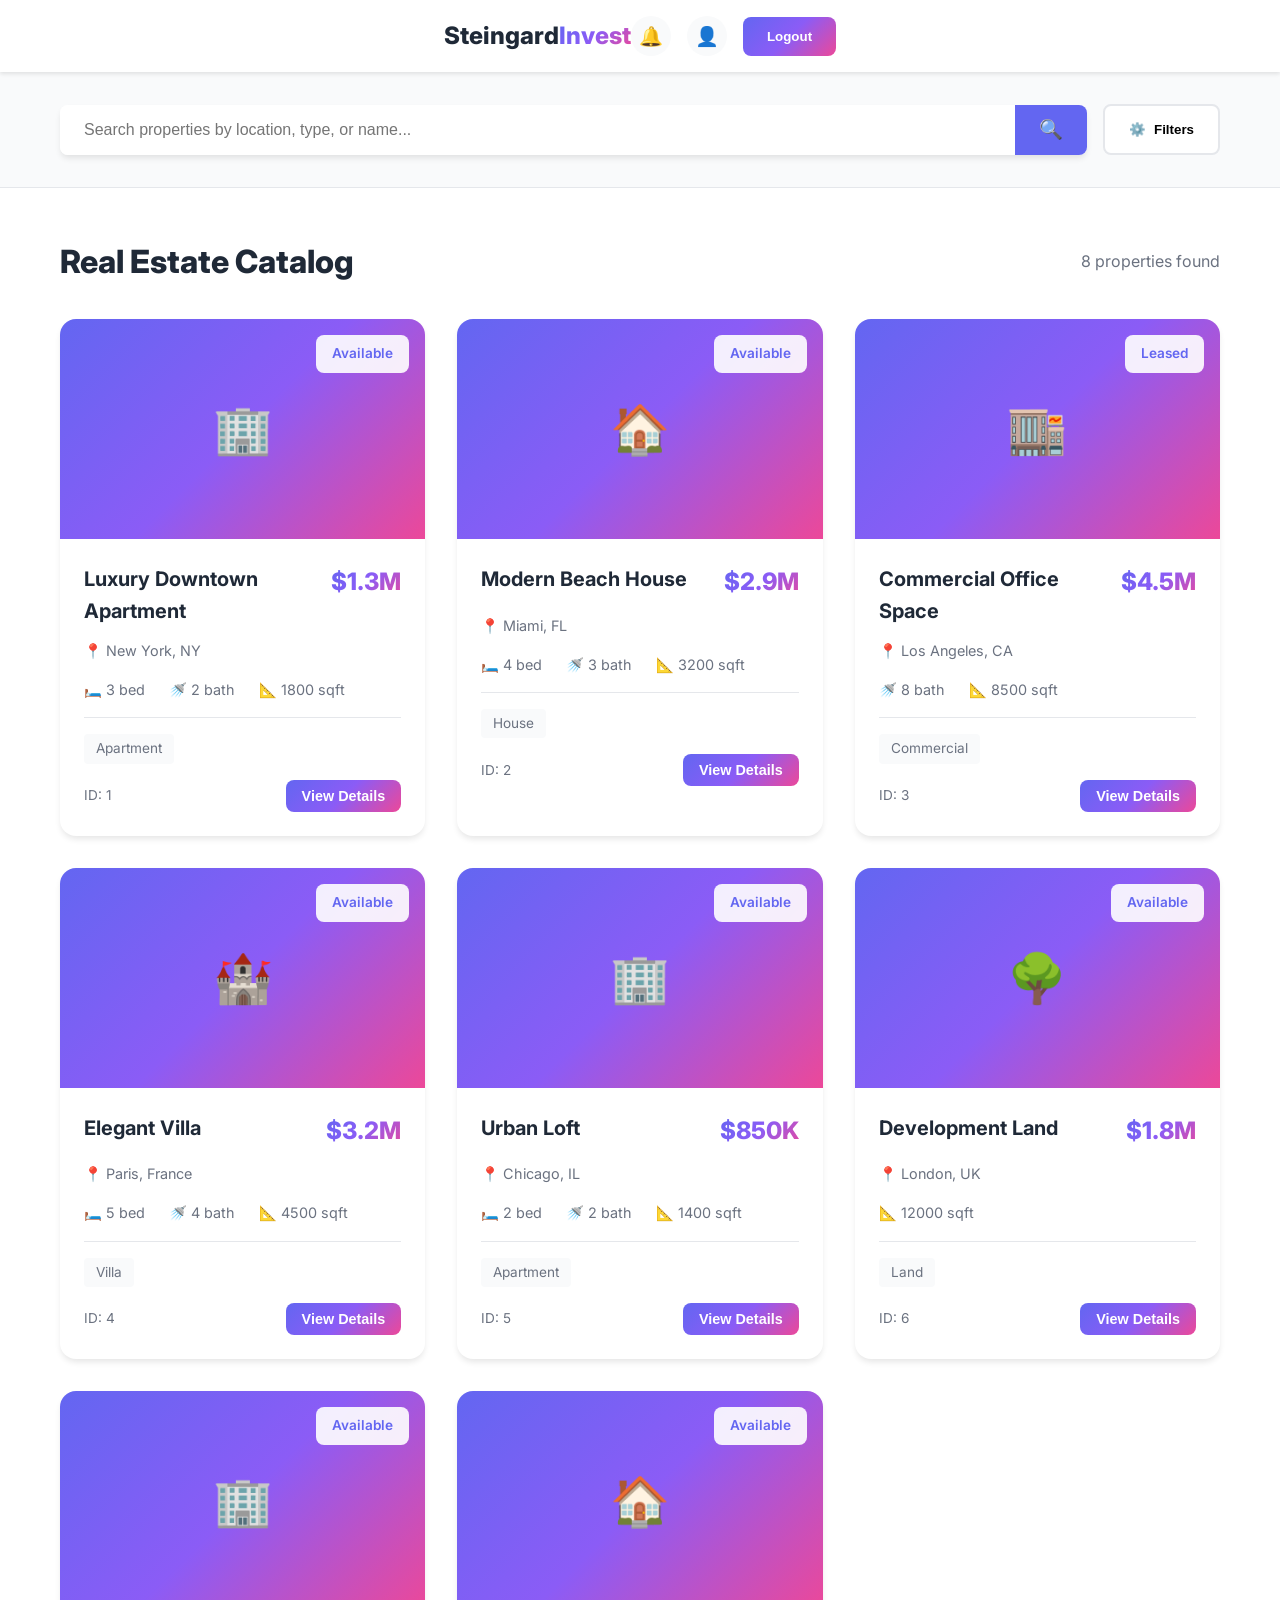
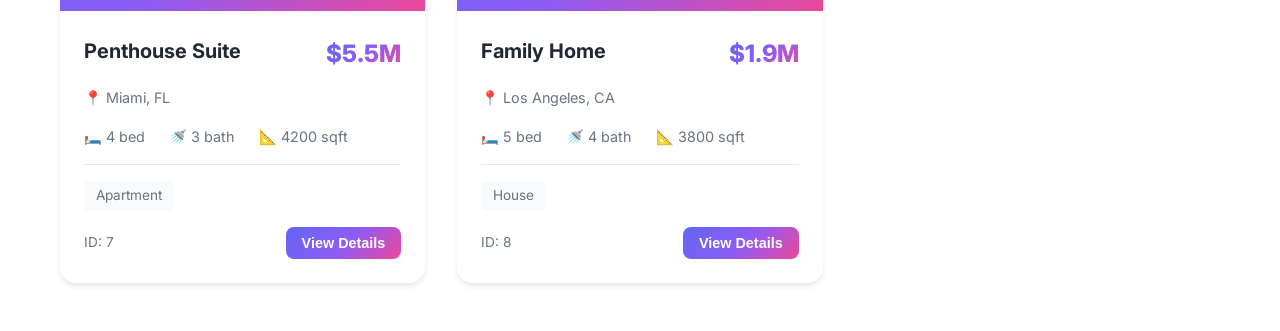
==== steingardinvest/wwwroot/dashboard.html @ b713f498 "dash" ====
<!DOCTYPE html>
<html lang="en">
<head>
    <meta charset="UTF-8">
    <meta name="viewport" content="width=device-width, initial-scale=1.0">
    <title>Dashboard - Steingard Invest</title>
    <link rel="stylesheet" href="css/style.css">
    <link rel="stylesheet" href="css/dashboard.css">
    <link rel="preconnect" href="https://fonts.googleapis.com">
    <link rel="preconnect" href="https://fonts.gstatic.com" crossorigin>
    <link href="https://fonts.googleapis.com/css2?family=Inter:wght@300;400;500;600;700;800&display=swap" rel="stylesheet">
</head>
<body>
    <!-- Dashboard Header -->
    <header class="dashboard-header">
        <div class="container">
            <div class="header-content">
                <div class="logo">
                    <span class="logo-text">Steingard<span class="logo-accent">Invest</span></span>
                </div>
                <div class="header-actions">
                    <button class="btn-icon" title="Notifications">
                        <span>🔔</span>
                    </button>
                    <button class="btn-icon" title="Profile">
                        <span>👤</span>
                    </button>
                    <button class="btn-logout" onclick="logout()">Logout</button>
                </div>
            </div>
        </div>
    </header>

    <!-- Search and Filters Section -->
    <section class="search-section">
        <div class="container">
            <div class="search-container">
                <div class="search-bar">
                    <input type="text" id="searchInput" placeholder="Search properties by location, type, or name..." class="search-input">
                    <button class="search-btn" onclick="performSearch()">🔍</button>
                </div>
                <button class="btn-filter-toggle" onclick="toggleFilters()">
                    <span>⚙️</span> Filters
                </button>
            </div>
            
            <!-- Filters Panel -->
            <div id="filtersPanel" class="filters-panel">
                <div class="filters-grid">
                    <div class="filter-group">
                        <label>Property Type</label>
                        <select id="filterType" class="filter-select">
                            <option value="">All Types</option>
                            <option value="apartment">Apartment</option>
                            <option value="house">House</option>
                            <option value="commercial">Commercial</option>
                            <option value="land">Land</option>
                            <option value="villa">Villa</option>
                        </select>
                    </div>
                    <div class="filter-group">
                        <label>Location</label>
                        <select id="filterLocation" class="filter-select">
                            <option value="">All Locations</option>
                            <option value="new-york">New York</option>
                            <option value="los-angeles">Los Angeles</option>
                            <option value="miami">Miami</option>
                            <option value="chicago">Chicago</option>
                            <option value="london">London</option>
                            <option value="paris">Paris</option>
                        </select>
                    </div>
                    <div class="filter-group">
                        <label>Price Range</label>
                        <div class="price-range">
                            <input type="number" id="priceMin" placeholder="Min" class="price-input">
                            <span>-</span>
                            <input type="number" id="priceMax" placeholder="Max" class="price-input">
                        </div>
                    </div>
                    <div class="filter-group">
                        <label>Bedrooms</label>
                        <select id="filterBedrooms" class="filter-select">
                            <option value="">Any</option>
                            <option value="1">1+</option>
                            <option value="2">2+</option>
                            <option value="3">3+</option>
                            <option value="4">4+</option>
                            <option value="5">5+</option>
                        </select>
                    </div>
                    <div class="filter-group">
                        <label>Sort By</label>
                        <select id="sortBy" class="filter-select">
                            <option value="price-asc">Price: Low to High</option>
                            <option value="price-desc">Price: High to Low</option>
                            <option value="newest">Newest First</option>
                            <option value="oldest">Oldest First</option>
                        </select>
                    </div>
                    <div class="filter-actions">
                        <button class="btn btn-primary" onclick="applyFilters()">Apply Filters</button>
                        <button class="btn btn-secondary" onclick="clearFilters()">Clear</button>
                    </div>
                </div>
            </div>
        </div>
    </section>

    <!-- Properties Catalog -->
    <main class="dashboard-main">
        <div class="container">
            <div class="catalog-header">
                <h1>Real Estate Catalog</h1>
                <div class="results-info">
                    <span id="resultsCount">0</span> properties found
                </div>
            </div>
            
            <div id="propertiesGrid" class="properties-grid">
                <!-- Properties will be loaded here -->
            </div>
        </div>
    </main>

    <!-- Property Detail Modal -->
    <div id="propertyModal" class="modal">
        <div class="modal-content modal-large">
            <span class="close" onclick="closePropertyModal()">&times;</span>
            <div id="propertyDetails" class="property-details">
                <!-- Property details will be loaded here -->
            </div>
        </div>
    </div>

    <script src="js/dashboard.js"></script>
</body>
</html>
---- steingardinvest/wwwroot/css/style.css ----
* {
    margin: 0;
    padding: 0;
    box-sizing: border-box;
}

:root {
    --primary-color: #6366f1;
    --primary-dark: #4f46e5;
    --secondary-color: #8b5cf6;
    --accent-color: #ec4899;
    --text-primary: #1f2937;
    --text-secondary: #6b7280;
    --bg-light: #f9fafb;
    --bg-white: #ffffff;
    --border-color: #e5e7eb;
    --gradient: linear-gradient(135deg, #6366f1 0%, #8b5cf6 50%, #ec4899 100%);
    --shadow-sm: 0 1px 2px 0 rgba(0, 0, 0, 0.05);
    --shadow-md: 0 4px 6px -1px rgba(0, 0, 0, 0.1);
    --shadow-lg: 0 10px 15px -3px rgba(0, 0, 0, 0.1);
    --shadow-xl: 0 20px 25px -5px rgba(0, 0, 0, 0.1);
}

body {
    font-family: 'Inter', -apple-system, BlinkMacSystemFont, 'Segoe UI', sans-serif;
    color: var(--text-primary);
    line-height: 1.6;
    overflow-x: hidden;
}

.container {
    max-width: 1200px;
    margin: 0 auto;
    padding: 0 20px;
}

/* Navigation */
.navbar {
    position: fixed;
    top: 0;
    left: 0;
    right: 0;
    background: rgba(255, 255, 255, 0.95);
    backdrop-filter: blur(10px);
    z-index: 1000;
    padding: 1rem 0;
    box-shadow: var(--shadow-sm);
}

.nav-content {
    display: flex;
    justify-content: space-between;
    align-items: center;
}

.logo-text {
    font-size: 1.5rem;
    font-weight: 800;
    color: var(--text-primary);
}

.logo-accent {
    background: var(--gradient);
    -webkit-background-clip: text;
    -webkit-text-fill-color: transparent;
    background-clip: text;
}

.nav-menu {
    display: flex;
    list-style: none;
    gap: 2rem;
}

.nav-menu a {
    text-decoration: none;
    color: var(--text-secondary);
    font-weight: 500;
    transition: color 0.3s;
}

.nav-menu a:hover {
    color: var(--primary-color);
}

.btn-login {
    background: var(--gradient);
    color: white;
    border: none;
    padding: 0.75rem 1.5rem;
    border-radius: 0.5rem;
    font-weight: 600;
    cursor: pointer;
    transition: transform 0.2s, box-shadow 0.2s;
}

.btn-login:hover {
    transform: translateY(-2px);
    box-shadow: var(--shadow-lg);
}

/* Hero Section */
.hero {
    position: relative;
    min-height: 100vh;
    display: flex;
    align-items: center;
    padding-top: 80px;
    overflow: hidden;
}

.hero-background {
    position: absolute;
    top: 0;
    left: 0;
    right: 0;
    bottom: 0;
    background: var(--gradient);
    opacity: 0.1;
    z-index: -1;
}

.hero-overlay {
    position: absolute;
    top: 0;
    left: 0;
    right: 0;
    bottom: 0;
    background: radial-gradient(circle at 30% 50%, rgba(99, 102, 241, 0.1) 0%, transparent 50%);
}

.hero-content {
    text-align: center;
    max-width: 900px;
    margin: 0 auto;
    z-index: 1;
}

.hero-title {
    font-size: 3.5rem;
    font-weight: 800;
    line-height: 1.2;
    margin-bottom: 1.5rem;
    color: var(--text-primary);
}

.gradient-text {
    background: var(--gradient);
    -webkit-background-clip: text;
    -webkit-text-fill-color: transparent;
    background-clip: text;
}

.hero-subtitle {
    font-size: 1.25rem;
    color: var(--text-secondary);
    margin-bottom: 2.5rem;
    line-height: 1.8;
}

.hero-buttons {
    display: flex;
    gap: 1rem;
    justify-content: center;
    margin-bottom: 4rem;
}

.btn {
    padding: 1rem 2rem;
    border: none;
    border-radius: 0.5rem;
    font-size: 1rem;
    font-weight: 600;
    cursor: pointer;
    transition: all 0.3s;
    text-decoration: none;
    display: inline-block;
}

.btn-primary {
    background: var(--gradient);
    color: white;
    box-shadow: var(--shadow-md);
}

.btn-primary:hover {
    transform: translateY(-2px);
    box-shadow: var(--shadow-xl);
}

.btn-secondary {
    background: white;
    color: var(--primary-color);
    border: 2px solid var(--primary-color);
}

.btn-secondary:hover {
    background: var(--primary-color);
    color: white;
}

.btn-large {
    padding: 1.25rem 2.5rem;
    font-size: 1.125rem;
}

.btn-full {
    width: 100%;
}

.hero-stats {
    display: flex;
    justify-content: center;
    gap: 4rem;
    margin-top: 4rem;
}

.stat-item {
    text-align: center;
}

.stat-number {
    font-size: 2.5rem;
    font-weight: 800;
    background: var(--gradient);
    -webkit-background-clip: text;
    -webkit-text-fill-color: transparent;
    background-clip: text;
    margin-bottom: 0.5rem;
}

.stat-label {
    color: var(--text-secondary);
    font-size: 0.9rem;
}

/* About Section */
.about {
    padding: 6rem 0;
    background: var(--bg-light);
}

.section-header {
    text-align: center;
    max-width: 700px;
    margin: 0 auto 4rem;
}

.section-title {
    font-size: 2.5rem;
    font-weight: 800;
    margin-bottom: 1rem;
    color: var(--text-primary);
}

.section-subtitle {
    font-size: 1.125rem;
    color: var(--text-secondary);
}

.features-grid {
    display: grid;
    grid-template-columns: repeat(auto-fit, minmax(300px, 1fr));
    gap: 2rem;
}

.feature-card {
    background: white;
    padding: 2rem;
    border-radius: 1rem;
    box-shadow: var(--shadow-md);
    transition: transform 0.3s, box-shadow 0.3s;
}

.feature-card:hover {
    transform: translateY(-5px);
    box-shadow: var(--shadow-xl);
}

.feature-icon {
    font-size: 3rem;
    margin-bottom: 1rem;
}

.feature-title {
    font-size: 1.5rem;
    font-weight: 700;
    margin-bottom: 0.75rem;
    color: var(--text-primary);
}

.feature-description {
    color: var(--text-secondary);
    line-height: 1.7;
}

/* Features Section */
.features {
    padding: 6rem 0;
}

.features-content {
    display: grid;
    grid-template-columns: 1fr 1fr;
    gap: 4rem;
    align-items: center;
}

.features-list {
    list-style: none;
    margin: 2rem 0;
}

.features-list li {
    padding: 0.75rem 0;
    font-size: 1.125rem;
    color: var(--text-secondary);
}

.dashboard-preview {
    background: white;
    border-radius: 1rem;
    box-shadow: var(--shadow-xl);
    overflow: hidden;
}

.dashboard-header {
    background: var(--bg-light);
    padding: 1rem;
    display: flex;
    gap: 0.5rem;
}

.dashboard-dot {
    width: 12px;
    height: 12px;
    border-radius: 50%;
    background: var(--border-color);
}

.dashboard-content {
    padding: 2rem;
}

.dashboard-chart {
    height: 200px;
    background: linear-gradient(135deg, rgba(99, 102, 241, 0.1) 0%, rgba(139, 92, 246, 0.1) 100%);
    border-radius: 0.5rem;
    margin-bottom: 1rem;
    position: relative;
}

.dashboard-chart::before {
    content: '';
    position: absolute;
    bottom: 0;
    left: 0;
    right: 0;
    height: 60%;
    background: var(--gradient);
    opacity: 0.3;
    border-radius: 0 0 0.5rem 0.5rem;
}

.dashboard-stats {
    display: flex;
    gap: 1rem;
}

.dashboard-stat {
    flex: 1;
    padding: 1rem;
    background: var(--bg-light);
    border-radius: 0.5rem;
    text-align: center;
    font-weight: 700;
    font-size: 1.25rem;
    color: var(--primary-color);
}

/* CTA Section */
.cta {
    padding: 6rem 0;
    background: var(--gradient);
    color: white;
    text-align: center;
}

.cta-title {
    font-size: 2.5rem;
    font-weight: 800;
    margin-bottom: 1rem;
}

.cta-subtitle {
    font-size: 1.25rem;
    margin-bottom: 2rem;
    opacity: 0.9;
}

.cta .btn-primary {
    background: white;
    color: var(--primary-color);
}

.cta .btn-primary:hover {
    background: var(--bg-light);
}

/* Footer */
.footer {
    background: var(--text-primary);
    color: white;
    padding: 4rem 0 2rem;
}

.footer-content {
    display: grid;
    grid-template-columns: repeat(auto-fit, minmax(250px, 1fr));
    gap: 3rem;
    margin-bottom: 3rem;
}

.footer-description {
    color: rgba(255, 255, 255, 0.7);
    margin-top: 1rem;
}

.footer-title {
    font-size: 1.125rem;
    font-weight: 700;
    margin-bottom: 1rem;
}

.footer-links {
    list-style: none;
}

.footer-links li {
    margin-bottom: 0.75rem;
}

.footer-links a {
    color: rgba(255, 255, 255, 0.7);
    text-decoration: none;
    transition: color 0.3s;
}

.footer-links a:hover {
    color: white;
}

.footer-bottom {
    text-align: center;
    padding-top: 2rem;
    border-top: 1px solid rgba(255, 255, 255, 0.1);
    color: rgba(255, 255, 255, 0.7);
}

/* Modal */
.modal {
    display: none;
    position: fixed;
    z-index: 2000;
    left: 0;
    top: 0;
    width: 100%;
    height: 100%;
    background-color: rgba(0, 0, 0, 0.5);
    backdrop-filter: blur(5px);
}

.modal-content {
    background-color: white;
    margin: 5% auto;
    padding: 2rem;
    border-radius: 1rem;
    max-width: 450px;
    width: 90%;
    box-shadow: var(--shadow-xl);
    position: relative;
    animation: modalSlideIn 0.3s;
}

@keyframes modalSlideIn {
    from {
        opacity: 0;
        transform: translateY(-50px);
    }
    to {
        opacity: 1;
        transform: translateY(0);
    }
}

.close {
    position: absolute;
    right: 1.5rem;
    top: 1.5rem;
    font-size: 2rem;
    font-weight: 300;
    color: var(--text-secondary);
    cursor: pointer;
    transition: color 0.3s;
}

.close:hover {
    color: var(--text-primary);
}

.modal-header {
    text-align: center;
    margin-bottom: 2rem;
}

.modal-header h2 {
    font-size: 2rem;
    font-weight: 800;
    margin-bottom: 0.5rem;
    color: var(--text-primary);
}

.modal-header p {
    color: var(--text-secondary);
}

.login-form {
    margin-top: 2rem;
}

.form-group {
    margin-bottom: 1.5rem;
}

.form-group label {
    display: block;
    margin-bottom: 0.5rem;
    font-weight: 600;
    color: var(--text-primary);
}

.form-group input {
    width: 100%;
    padding: 0.75rem 1rem;
    border: 2px solid var(--border-color);
    border-radius: 0.5rem;
    font-size: 1rem;
    transition: border-color 0.3s;
}

.form-group input:focus {
    outline: none;
    border-color: var(--primary-color);
}

.form-options {
    display: flex;
    justify-content: space-between;
    align-items: center;
    margin-bottom: 1.5rem;
}

.checkbox-label {
    display: flex;
    align-items: center;
    gap: 0.5rem;
    cursor: pointer;
    font-size: 0.9rem;
    color: var(--text-secondary);
}

.forgot-password {
    color: var(--primary-color);
    text-decoration: none;
    font-size: 0.9rem;
    font-weight: 500;
}

.forgot-password:hover {
    text-decoration: underline;
}

.form-divider {
    text-align: center;
    margin: 1.5rem 0;
    position: relative;
}

.form-divider::before {
    content: '';
    position: absolute;
    top: 50%;
    left: 0;
    right: 0;
    height: 1px;
    background: var(--border-color);
}

.form-divider span {
    background: white;
    padding: 0 1rem;
    color: var(--text-secondary);
    position: relative;
}

/* Responsive */
@media (max-width: 768px) {
    .nav-menu {
        display: none;
    }

    .hero-title {
        font-size: 2.5rem;
    }

    .hero-buttons {
        flex-direction: column;
    }

    .hero-stats {
        flex-direction: column;
        gap: 2rem;
    }

    .features-content {
        grid-template-columns: 1fr;
    }

    .section-title {
        font-size: 2rem;
    }
}
---- steingardinvest/wwwroot/css/dashboard.css ----
/* Dashboard Header */
.dashboard-header {
    background: white;
    box-shadow: 0 2px 4px rgba(0, 0, 0, 0.1);
    position: sticky;
    top: 0;
    z-index: 1000;
    padding: 1rem 0;
}

.header-content {
    display: flex;
    justify-content: space-between;
    align-items: center;
}

.header-actions {
    display: flex;
    gap: 1rem;
    align-items: center;
}

.btn-icon {
    background: var(--bg-light);
    border: none;
    width: 40px;
    height: 40px;
    border-radius: 50%;
    cursor: pointer;
    display: flex;
    align-items: center;
    justify-content: center;
    font-size: 1.2rem;
    transition: background 0.3s;
}

.btn-icon:hover {
    background: var(--border-color);
}

.btn-logout {
    background: var(--gradient);
    color: white;
    border: none;
    padding: 0.75rem 1.5rem;
    border-radius: 0.5rem;
    font-weight: 600;
    cursor: pointer;
    transition: transform 0.2s;
}

.btn-logout:hover {
    transform: translateY(-2px);
}

/* Search Section */
.search-section {
    background: var(--bg-light);
    padding: 2rem 0;
    border-bottom: 1px solid var(--border-color);
}

.search-container {
    display: flex;
    gap: 1rem;
    align-items: center;
}

.search-bar {
    flex: 1;
    display: flex;
    background: white;
    border-radius: 0.5rem;
    overflow: hidden;
    box-shadow: var(--shadow-md);
}

.search-input {
    flex: 1;
    padding: 1rem 1.5rem;
    border: none;
    font-size: 1rem;
    outline: none;
}

.search-btn {
    background: var(--primary-color);
    color: white;
    border: none;
    padding: 0 1.5rem;
    cursor: pointer;
    font-size: 1.2rem;
    transition: background 0.3s;
}

.search-btn:hover {
    background: var(--primary-dark);
}

.btn-filter-toggle {
    background: white;
    border: 2px solid var(--border-color);
    padding: 1rem 1.5rem;
    border-radius: 0.5rem;
    font-weight: 600;
    cursor: pointer;
    display: flex;
    align-items: center;
    gap: 0.5rem;
    transition: all 0.3s;
}

.btn-filter-toggle:hover {
    border-color: var(--primary-color);
    color: var(--primary-color);
}

/* Filters Panel */
.filters-panel {
    margin-top: 2rem;
    background: white;
    padding: 2rem;
    border-radius: 0.5rem;
    box-shadow: var(--shadow-md);
    display: none;
}

.filters-panel.active {
    display: block;
}

.filters-grid {
    display: grid;
    grid-template-columns: repeat(auto-fit, minmax(200px, 1fr));
    gap: 1.5rem;
    align-items: end;
}

.filter-group {
    display: flex;
    flex-direction: column;
    gap: 0.5rem;
}

.filter-group label {
    font-weight: 600;
    color: var(--text-primary);
    font-size: 0.9rem;
}

.filter-select {
    padding: 0.75rem;
    border: 2px solid var(--border-color);
    border-radius: 0.5rem;
    font-size: 1rem;
    outline: none;
    transition: border-color 0.3s;
}

.filter-select:focus {
    border-color: var(--primary-color);
}

.price-range {
    display: flex;
    align-items: center;
    gap: 0.5rem;
}

.price-input {
    flex: 1;
    padding: 0.75rem;
    border: 2px solid var(--border-color);
    border-radius: 0.5rem;
    font-size: 1rem;
    outline: none;
    transition: border-color 0.3s;
}

.price-input:focus {
    border-color: var(--primary-color);
}

.filter-actions {
    display: flex;
    gap: 1rem;
    grid-column: 1 / -1;
}

/* Dashboard Main */
.dashboard-main {
    padding: 3rem 0;
    min-height: calc(100vh - 300px);
}

.catalog-header {
    display: flex;
    justify-content: space-between;
    align-items: center;
    margin-bottom: 2rem;
}

.catalog-header h1 {
    font-size: 2rem;
    font-weight: 800;
    color: var(--text-primary);
}

.results-info {
    color: var(--text-secondary);
    font-size: 1rem;
}

/* Properties Grid */
.properties-grid {
    display: grid;
    grid-template-columns: repeat(auto-fill, minmax(320px, 1fr));
    gap: 2rem;
}

.property-card {
    background: white;
    border-radius: 1rem;
    overflow: hidden;
    box-shadow: var(--shadow-md);
    transition: transform 0.3s, box-shadow 0.3s;
    cursor: pointer;
}

.property-card:hover {
    transform: translateY(-5px);
    box-shadow: var(--shadow-xl);
}

.property-image {
    width: 100%;
    height: 220px;
    background: var(--gradient);
    position: relative;
    display: flex;
    align-items: center;
    justify-content: center;
    color: white;
    font-size: 3rem;
}

.property-badge {
    position: absolute;
    top: 1rem;
    right: 1rem;
    background: rgba(255, 255, 255, 0.9);
    padding: 0.5rem 1rem;
    border-radius: 0.5rem;
    font-weight: 600;
    font-size: 0.85rem;
    color: var(--primary-color);
}

.property-content {
    padding: 1.5rem;
}

.property-header {
    display: flex;
    justify-content: space-between;
    align-items: start;
    margin-bottom: 0.75rem;
}

.property-title {
    font-size: 1.25rem;
    font-weight: 700;
    color: var(--text-primary);
    margin: 0;
}

.property-price {
    font-size: 1.5rem;
    font-weight: 800;
    background: var(--gradient);
    -webkit-background-clip: text;
    -webkit-text-fill-color: transparent;
    background-clip: text;
}

.property-location {
    color: var(--text-secondary);
    font-size: 0.9rem;
    margin-bottom: 1rem;
    display: flex;
    align-items: center;
    gap: 0.5rem;
}

.property-features {
    display: flex;
    gap: 1.5rem;
    margin-bottom: 1rem;
    padding-bottom: 1rem;
    border-bottom: 1px solid var(--border-color);
}

.property-feature {
    display: flex;
    align-items: center;
    gap: 0.5rem;
    color: var(--text-secondary);
    font-size: 0.9rem;
}

.property-type {
    display: inline-block;
    background: var(--bg-light);
    padding: 0.25rem 0.75rem;
    border-radius: 0.25rem;
    font-size: 0.85rem;
    color: var(--text-secondary);
    margin-bottom: 1rem;
}

.property-footer {
    display: flex;
    justify-content: space-between;
    align-items: center;
}

.property-id {
    font-size: 0.85rem;
    color: var(--text-secondary);
}

.btn-view-details {
    background: var(--gradient);
    color: white;
    border: none;
    padding: 0.5rem 1rem;
    border-radius: 0.5rem;
    font-weight: 600;
    font-size: 0.9rem;
    cursor: pointer;
    transition: transform 0.2s;
}

.btn-view-details:hover {
    transform: translateY(-2px);
}

/* Property Details Modal */
.modal-large {
    max-width: 900px;
    max-height: 90vh;
    overflow-y: auto;
}

.property-details {
    padding: 1rem 0;
}

.property-details-header {
    display: grid;
    grid-template-columns: 1fr 1fr;
    gap: 2rem;
    margin-bottom: 2rem;
}

.property-details-image {
    width: 100%;
    height: 400px;
    background: var(--gradient);
    border-radius: 1rem;
    display: flex;
    align-items: center;
    justify-content: center;
    color: white;
    font-size: 4rem;
}

.property-details-info h2 {
    font-size: 2rem;
    font-weight: 800;
    margin-bottom: 0.5rem;
    color: var(--text-primary);
}

.property-details-price {
    font-size: 2.5rem;
    font-weight: 800;
    background: var(--gradient);
    -webkit-background-clip: text;
    -webkit-text-fill-color: transparent;
    background-clip: text;
    margin-bottom: 1rem;
}

.property-details-meta {
    display: flex;
    flex-wrap: wrap;
    gap: 1.5rem;
    margin-bottom: 1.5rem;
    padding-bottom: 1.5rem;
    border-bottom: 1px solid var(--border-color);
}

.property-details-meta-item {
    display: flex;
    align-items: center;
    gap: 0.5rem;
    color: var(--text-secondary);
}

.property-details-section {
    margin-bottom: 2rem;
}

.property-details-section h3 {
    font-size: 1.5rem;
    font-weight: 700;
    margin-bottom: 1rem;
    color: var(--text-primary);
}

.property-details-section p {
    color: var(--text-secondary);
    line-height: 1.8;
    margin-bottom: 1rem;
}

.property-specs {
    display: grid;
    grid-template-columns: repeat(auto-fit, minmax(200px, 1fr));
    gap: 1rem;
    margin-top: 1rem;
}

.property-spec {
    background: var(--bg-light);
    padding: 1rem;
    border-radius: 0.5rem;
}

.property-spec-label {
    font-size: 0.85rem;
    color: var(--text-secondary);
    margin-bottom: 0.25rem;
}

.property-spec-value {
    font-size: 1.125rem;
    font-weight: 600;
    color: var(--text-primary);
}

.property-actions {
    display: flex;
    gap: 1rem;
    margin-top: 2rem;
    padding-top: 2rem;
    border-top: 1px solid var(--border-color);
}

.btn-invest {
    flex: 1;
    background: var(--gradient);
    color: white;
    border: none;
    padding: 1rem 2rem;
    border-radius: 0.5rem;
    font-weight: 600;
    font-size: 1.125rem;
    cursor: pointer;
    transition: transform 0.2s;
}

.btn-invest:hover {
    transform: translateY(-2px);
}

.no-results {
    grid-column: 1 / -1;
    text-align: center;
    padding: 4rem 2rem;
    color: var(--text-secondary);
}

.no-results p {
    font-size: 1.25rem;
}

/* Responsive */
@media (max-width: 768px) {
    .search-container {
        flex-direction: column;
    }

    .filters-grid {
        grid-template-columns: 1fr;
    }

    .properties-grid {
        grid-template-columns: 1fr;
    }

    .property-details-header {
        grid-template-columns: 1fr;
    }

    .catalog-header {
        flex-direction: column;
        align-items: start;
        gap: 1rem;
    }
}
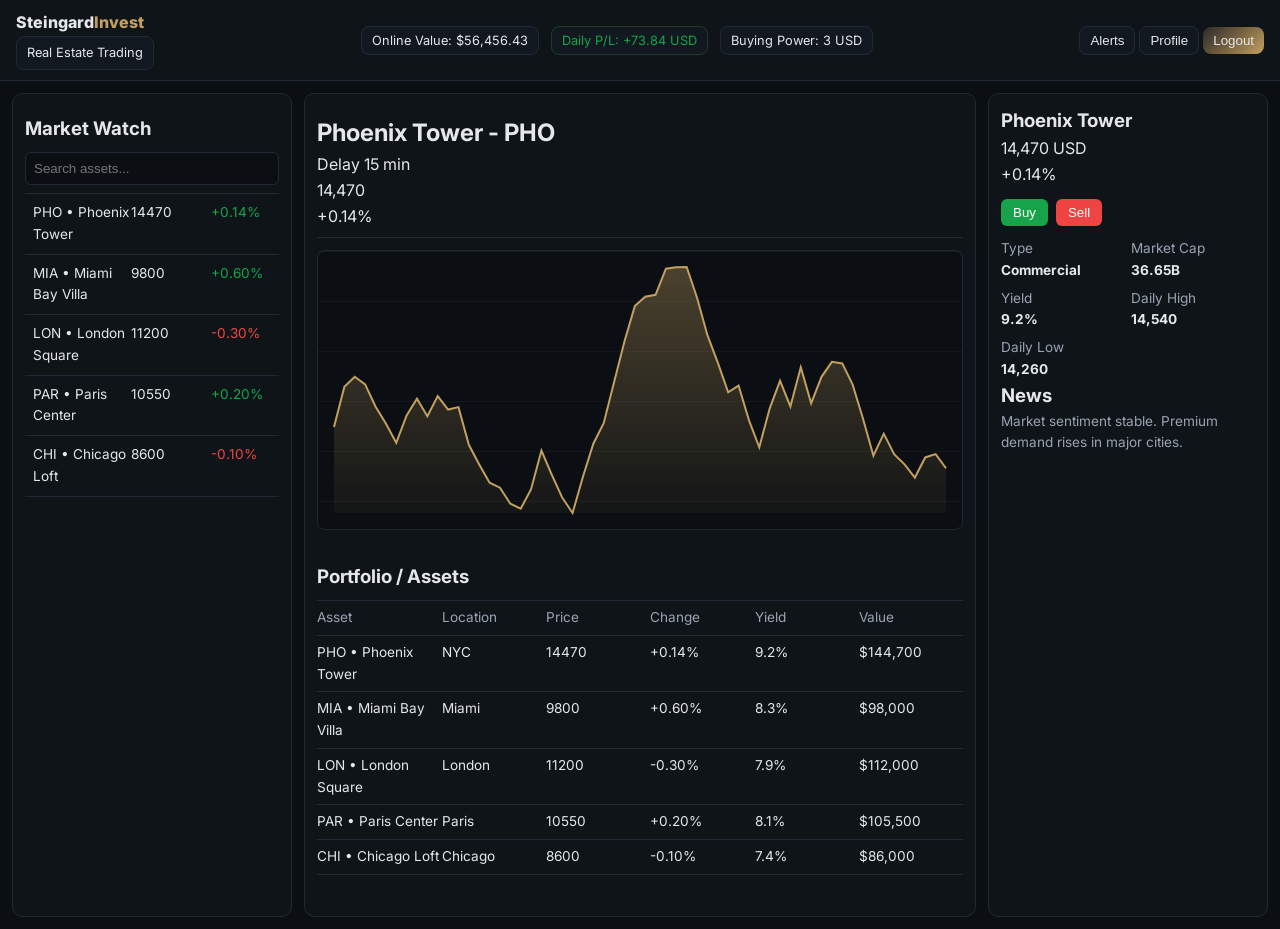
==== commit 7e3ed207: "енгенг" ====
--- a/steingardinvest/wwwroot/dashboard.html
+++ b/steingardinvest/wwwroot/dashboard.html
@@ -1,138 +1,104 @@
 <!DOCTYPE html>
 <html lang="en">
 <head>
-    <meta charset="UTF-8">
-    <meta name="viewport" content="width=device-width, initial-scale=1.0">
-    <title>Dashboard - Steingard Invest</title>
-    <link rel="stylesheet" href="css/style.css">
-    <link rel="stylesheet" href="css/dashboard.css">
-    <link rel="preconnect" href="https://fonts.googleapis.com">
-    <link rel="preconnect" href="https://fonts.gstatic.com" crossorigin>
-    <link href="https://fonts.googleapis.com/css2?family=Inter:wght@300;400;500;600;700;800&display=swap" rel="stylesheet">
+  <meta charset="UTF-8">
+  <meta name="viewport" content="width=device-width, initial-scale=1.0">
+  <title>Real Estate Trading Terminal</title>
+  <link rel="stylesheet" href="css/style.css">
+  <link rel="stylesheet" href="css/dashboard.css">
+  <link rel="preconnect" href="https://fonts.googleapis.com">
+  <link rel="preconnect" href="https://fonts.gstatic.com" crossorigin>
+  <link href="https://fonts.googleapis.com/css2?family=Inter:wght@300;400;500;600;700;800&display=swap" rel="stylesheet">
 </head>
-<body>
-    <!-- Dashboard Header -->
-    <header class="dashboard-header">
-        <div class="container">
-            <div class="header-content">
-                <div class="logo">
-                    <span class="logo-text">Steingard<span class="logo-accent">Invest</span></span>
-                </div>
-                <div class="header-actions">
-                    <button class="btn-icon" title="Notifications">
-                        <span>🔔</span>
-                    </button>
-                    <button class="btn-icon" title="Profile">
-                        <span>👤</span>
-                    </button>
-                    <button class="btn-logout" onclick="logout()">Logout</button>
-                </div>
-            </div>
-        </div>
+<body class="terminal-body">
+  <div class="terminal-shell">
+    <header class="terminal-topbar">
+      <div class="topbar-left">
+        <div class="brand">Steingard<span>Invest</span></div>
+        <div class="chip">Real Estate Trading</div>
+      </div>
+      <div class="topbar-center">
+        <span class="chip">Online Value: $56,456.43</span>
+        <span class="chip up">Daily P/L: +73.84 USD</span>
+        <span class="chip">Buying Power: 3 USD</span>
+      </div>
+      <div class="topbar-right">
+        <button class="btn-ghost">Alerts</button>
+        <button class="btn-ghost">Profile</button>
+        <button class="btn-logout" onclick="logout()">Logout</button>
+      </div>
     </header>
 
-    <!-- Search and Filters Section -->
-    <section class="search-section">
-        <div class="container">
-            <div class="search-container">
-                <div class="search-bar">
-                    <input type="text" id="searchInput" placeholder="Search properties by location, type, or name..." class="search-input">
-                    <button class="search-btn" onclick="performSearch()">🔍</button>
-                </div>
-                <button class="btn-filter-toggle" onclick="toggleFilters()">
-                    <span>⚙️</span> Filters
-                </button>
-            </div>
-            
-            <!-- Filters Panel -->
-            <div id="filtersPanel" class="filters-panel">
-                <div class="filters-grid">
-                    <div class="filter-group">
-                        <label>Property Type</label>
-                        <select id="filterType" class="filter-select">
-                            <option value="">All Types</option>
-                            <option value="apartment">Apartment</option>
-                            <option value="house">House</option>
-                            <option value="commercial">Commercial</option>
-                            <option value="land">Land</option>
-                            <option value="villa">Villa</option>
-                        </select>
-                    </div>
-                    <div class="filter-group">
-                        <label>Location</label>
-                        <select id="filterLocation" class="filter-select">
-                            <option value="">All Locations</option>
-                            <option value="new-york">New York</option>
-                            <option value="los-angeles">Los Angeles</option>
-                            <option value="miami">Miami</option>
-                            <option value="chicago">Chicago</option>
-                            <option value="london">London</option>
-                            <option value="paris">Paris</option>
-                        </select>
-                    </div>
-                    <div class="filter-group">
-                        <label>Price Range</label>
-                        <div class="price-range">
-                            <input type="number" id="priceMin" placeholder="Min" class="price-input">
-                            <span>-</span>
-                            <input type="number" id="priceMax" placeholder="Max" class="price-input">
-                        </div>
-                    </div>
-                    <div class="filter-group">
-                        <label>Bedrooms</label>
-                        <select id="filterBedrooms" class="filter-select">
-                            <option value="">Any</option>
-                            <option value="1">1+</option>
-                            <option value="2">2+</option>
-                            <option value="3">3+</option>
-                            <option value="4">4+</option>
-                            <option value="5">5+</option>
-                        </select>
-                    </div>
-                    <div class="filter-group">
-                        <label>Sort By</label>
-                        <select id="sortBy" class="filter-select">
-                            <option value="price-asc">Price: Low to High</option>
-                            <option value="price-desc">Price: High to Low</option>
-                            <option value="newest">Newest First</option>
-                            <option value="oldest">Oldest First</option>
-                        </select>
-                    </div>
-                    <div class="filter-actions">
-                        <button class="btn btn-primary" onclick="applyFilters()">Apply Filters</button>
-                        <button class="btn btn-secondary" onclick="clearFilters()">Clear</button>
-                    </div>
-                </div>
-            </div>
+    <div class="terminal-grid">
+      <aside class="terminal-left">
+        <div class="panel-header">
+          <h3>Market Watch</h3>
+          <input class="search-input" id="searchInput" placeholder="Search assets..." />
         </div>
-    </section>
+        <div id="marketList" class="market-list"></div>
+      </aside>
 
-    <!-- Properties Catalog -->
-    <main class="dashboard-main">
-        <div class="container">
-            <div class="catalog-header">
-                <h1>Real Estate Catalog</h1>
-                <div class="results-info">
-                    <span id="resultsCount">0</span> properties found
-                </div>
-            </div>
-            
-            <div id="propertiesGrid" class="properties-grid">
-                <!-- Properties will be loaded here -->
-            </div>
+      <main class="terminal-center">
+        <div class="panel-header">
+          <div>
+            <h2 id="chartTitle">PHOENIX - PHO</h2>
+            <div class="sub">Delay 15 min</div>
+          </div>
+          <div class="price-box">
+            <div class="price" id="chartPrice">14,470</div>
+            <div class="change up" id="chartChange">+0.14%</div>
+          </div>
         </div>
-    </main>
 
-    <!-- Property Detail Modal -->
-    <div id="propertyModal" class="modal">
-        <div class="modal-content modal-large">
-            <span class="close" onclick="closePropertyModal()">&times;</span>
-            <div id="propertyDetails" class="property-details">
-                <!-- Property details will be loaded here -->
-            </div>
+        <div class="chart-area">
+          <div class="chart-grid"></div>
+          <canvas id="priceChart" class="chart-canvas"></canvas>
         </div>
+
+        <section class="panel table-panel">
+          <div class="panel-header">
+            <h3>Portfolio / Assets</h3>
+          </div>
+          <div class="table-head">
+            <div>Asset</div>
+            <div>Location</div>
+            <div>Price</div>
+            <div>Change</div>
+            <div>Yield</div>
+            <div>Value</div>
+          </div>
+          <div id="portfolioRows" class="table-body"></div>
+        </section>
+      </main>
+
+      <aside class="terminal-right">
+        <div class="panel info-panel">
+          <h3 id="assetName">PHOENIX</h3>
+          <div class="price" id="assetPrice">14,470 USD</div>
+          <div class="change up" id="assetChange">+0.14%</div>
+
+          <div class="actions">
+            <button class="btn-buy">Buy</button>
+            <button class="btn-sell">Sell</button>
+          </div>
+
+          <div class="info-grid">
+            <div><span>Type</span><strong id="assetType">Commercial</strong></div>
+            <div><span>Market Cap</span><strong>36.65B</strong></div>
+            <div><span>Yield</span><strong id="assetYield">9.2%</strong></div>
+            <div><span>Daily High</span><strong>14,540</strong></div>
+            <div><span>Daily Low</span><strong>14,260</strong></div>
+          </div>
+        </div>
+
+        <div class="panel">
+          <h3>News</h3>
+          <p class="muted">Market sentiment stable. Premium demand rises in major cities.</p>
+        </div>
+      </aside>
     </div>
+  </div>
 
-    <script src="js/dashboard.js"></script>
+  <script src="js/dashboard.js"></script>
 </body>
-</html>
+</html>
--- a/steingardinvest/wwwroot/css/style.css
+++ b/steingardinvest/wwwroot/css/style.css
@@ -5,20 +5,20 @@
 }
 
 :root {
-    --primary-color: #6366f1;
-    --primary-dark: #4f46e5;
-    --secondary-color: #8b5cf6;
-    --accent-color: #ec4899;
+    --primary-color: #1f3a5f;
+    --primary-dark: #162b45;
+    --secondary-color: #5b6d7a;
+    --accent-color: #8c7a5a;
     --text-primary: #1f2937;
     --text-secondary: #6b7280;
-    --bg-light: #f9fafb;
+    --bg-light: #f4f6f8;
     --bg-white: #ffffff;
-    --border-color: #e5e7eb;
-    --gradient: linear-gradient(135deg, #6366f1 0%, #8b5cf6 50%, #ec4899 100%);
+    --border-color: #e2e8f0;
+    --gradient: linear-gradient(135deg, #2b2a29 0%, #6f5c3e 45%, #c2a060 100%);
     --shadow-sm: 0 1px 2px 0 rgba(0, 0, 0, 0.05);
-    --shadow-md: 0 4px 6px -1px rgba(0, 0, 0, 0.1);
-    --shadow-lg: 0 10px 15px -3px rgba(0, 0, 0, 0.1);
-    --shadow-xl: 0 20px 25px -5px rgba(0, 0, 0, 0.1);
+    --shadow-md: 0 4px 6px -1px rgba(0, 0, 0, 0.08);
+    --shadow-lg: 0 10px 15px -3px rgba(0, 0, 0, 0.08);
+    --shadow-xl: 0 20px 25px -5px rgba(0, 0, 0, 0.08);
 }
 
 body {
@@ -107,17 +107,32 @@
     align-items: center;
     padding-top: 80px;
     overflow: hidden;
+    z-index: 0;
 }
 
 .hero-background {
     position: absolute;
-    top: 0;
-    left: 0;
-    right: 0;
-    bottom: 0;
-    background: var(--gradient);
-    opacity: 0.1;
-    z-index: -1;
+    inset: 0;
+    background: var(--gradient);
+    opacity: 0.8;
+    z-index: 0;
+}
+
+.hero-background::after {
+    content: '';
+    position: absolute;
+    inset: 0;
+    background-image: url('../images/hero-realestate.png');
+    background-size: cover;
+    background-position: center;
+    /*opacity: 0.32;*/
+    /*filter: grayscale(0.2) contrast(1.05);*/
+    /* mix-blend-mode: multiply; */
+}
+
+.hero-content {
+    position: relative;
+    z-index: 1;
 }
 
 .hero-overlay {
--- a/steingardinvest/wwwroot/css/dashboard.css
+++ b/steingardinvest/wwwroot/css/dashboard.css
@@ -1,512 +1,124 @@
-/* Dashboard Header */
-.dashboard-header {
-    background: white;
-    box-shadow: 0 2px 4px rgba(0, 0, 0, 0.1);
-    position: sticky;
-    top: 0;
-    z-index: 1000;
-    padding: 1rem 0;
+.terminal-body {
+  background: #0b0f13;
+  color: #e5e7eb;
+  font-family: 'Inter', sans-serif;
 }
 
-.header-content {
-    display: flex;
-    justify-content: space-between;
-    align-items: center;
+.terminal-shell { min-height: 100vh; }
+
+.terminal-topbar {
+  display: flex;
+  justify-content: space-between;
+  align-items: center;
+  background: #0f1419;
+  padding: 10px 16px;
+  border-bottom: 1px solid #1f2a36;
 }
 
-.header-actions {
-    display: flex;
-    gap: 1rem;
-    align-items: center;
+.brand { font-weight: 800; }
+.brand span { color: #c2a060; }
+
+.chip {
+  background: #121820;
+  border: 1px solid #1f2a36;
+  padding: 6px 10px;
+  border-radius: 8px;
+  font-size: 0.8rem;
+  margin-right: 8px;
+}
+.chip.up { color: #16a34a; border-color: #1f3a2a; }
+
+.btn-ghost, .btn-logout {
+  background: #121820;
+  border: 1px solid #1f2a36;
+  color: #e5e7eb;
+  padding: 6px 10px;
+  border-radius: 8px;
+  cursor: pointer;
+}
+.btn-logout { background: var(--gradient); border: none; }
+
+.terminal-grid {
+  display: grid;
+  grid-template-columns: 280px 1fr 280px;
+  gap: 12px;
+  padding: 12px;
+  min-height: calc(100vh - 52px);
 }
 
-.btn-icon {
-    background: var(--bg-light);
-    border: none;
-    width: 40px;
-    height: 40px;
-    border-radius: 50%;
-    cursor: pointer;
-    display: flex;
-    align-items: center;
-    justify-content: center;
-    font-size: 1.2rem;
-    transition: background 0.3s;
+.terminal-left, .terminal-center, .terminal-right {
+  background: #0f1419;
+  border: 1px solid #1f2a36;
+  border-radius: 10px;
+  padding: 12px;
+  display: flex;
+  flex-direction: column;
 }
 
-.btn-icon:hover {
-    background: var(--border-color);
+.panel-header { padding: 8px 0; border-bottom: 1px solid #1f2a36; }
+
+.search-input {
+  width: 100%;
+  margin-top: 8px;
+  padding: 8px;
+  background: #0b0f13;
+  border: 1px solid #1f2a36;
+  color: #e5e7eb;
+  border-radius: 6px;
 }
 
-.btn-logout {
-    background: var(--gradient);
-    color: white;
-    border: none;
-    padding: 0.75rem 1.5rem;
-    border-radius: 0.5rem;
-    font-weight: 600;
-    cursor: pointer;
-    transition: transform 0.2s;
+.market-list .row {
+  display: grid;
+  grid-template-columns: 1fr 80px 60px;
+  padding: 8px;
+  border-bottom: 1px solid #1f2a36;
+  font-size: 0.85rem;
+}
+.market-list .row .up { color: #16a34a; }
+.market-list .row .down { color: #ef4444; }
+.market-list .row.selected { background: #141b24; outline: 1px solid #c2a060; cursor:pointer; }
+
+.chart-area {
+  height: 280px;
+  background: #0b0f13;
+  border: 1px solid #1f2a36;
+  border-radius: 8px;
+  position: relative;
+  margin: 12px 0;
 }
 
-.btn-logout:hover {
-    transform: translateY(-2px);
+.chart-grid {
+  position: absolute; inset: 0;
+  background: repeating-linear-gradient(
+    to bottom,
+    rgba(255,255,255,0.04) 0 1px,
+    transparent 1px 50px
+  );
 }
 
-/* Search Section */
-.search-section {
-    background: var(--bg-light);
-    padding: 2rem 0;
-    border-bottom: 1px solid var(--border-color);
+.chart-canvas {
+  position: absolute; inset: 0;
+  width: 100%; height: 100%;
 }
 
-.search-container {
-    display: flex;
-    gap: 1rem;
-    align-items: center;
+.table-panel { margin-top: 12px; }
+.table-head, .table-body > div {
+  display: grid;
+  grid-template-columns: 1.2fr 1fr 1fr 1fr 1fr 1fr;
+  padding: 6px 0;
+  font-size: 0.85rem;
 }
+.table-head { color: #9aa4b2; border-bottom: 1px solid #1f2a36; }
+.table-body > div { border-bottom: 1px solid #1f2a36; }
 
-.search-bar {
-    flex: 1;
-    display: flex;
-    background: white;
-    border-radius: 0.5rem;
-    overflow: hidden;
-    box-shadow: var(--shadow-md);
-}
+.info-panel .actions { display: flex; gap: 8px; margin: 12px 0; }
+.btn-buy { background: #16a34a; border: none; padding: 6px 12px; color: #fff; border-radius: 6px; }
+.btn-sell { background: #ef4444; border: none; padding: 6px 12px; color: #fff; border-radius: 6px; }
 
-.search-input {
-    flex: 1;
-    padding: 1rem 1.5rem;
-    border: none;
-    font-size: 1rem;
-    outline: none;
-}
+.info-grid { display: grid; grid-template-columns: 1fr 1fr; gap: 6px; font-size: 0.85rem; }
+.info-grid span { color: #9aa4b2; display: block; }
+.muted { color: #9aa4b2; font-size: 0.85rem; }
 
-.search-btn {
-    background: var(--primary-color);
-    color: white;
-    border: none;
-    padding: 0 1.5rem;
-    cursor: pointer;
-    font-size: 1.2rem;
-    transition: background 0.3s;
-}
-
-.search-btn:hover {
-    background: var(--primary-dark);
-}
-
-.btn-filter-toggle {
-    background: white;
-    border: 2px solid var(--border-color);
-    padding: 1rem 1.5rem;
-    border-radius: 0.5rem;
-    font-weight: 600;
-    cursor: pointer;
-    display: flex;
-    align-items: center;
-    gap: 0.5rem;
-    transition: all 0.3s;
-}
-
-.btn-filter-toggle:hover {
-    border-color: var(--primary-color);
-    color: var(--primary-color);
-}
-
-/* Filters Panel */
-.filters-panel {
-    margin-top: 2rem;
-    background: white;
-    padding: 2rem;
-    border-radius: 0.5rem;
-    box-shadow: var(--shadow-md);
-    display: none;
-}
-
-.filters-panel.active {
-    display: block;
-}
-
-.filters-grid {
-    display: grid;
-    grid-template-columns: repeat(auto-fit, minmax(200px, 1fr));
-    gap: 1.5rem;
-    align-items: end;
-}
-
-.filter-group {
-    display: flex;
-    flex-direction: column;
-    gap: 0.5rem;
-}
-
-.filter-group label {
-    font-weight: 600;
-    color: var(--text-primary);
-    font-size: 0.9rem;
-}
-
-.filter-select {
-    padding: 0.75rem;
-    border: 2px solid var(--border-color);
-    border-radius: 0.5rem;
-    font-size: 1rem;
-    outline: none;
-    transition: border-color 0.3s;
-}
-
-.filter-select:focus {
-    border-color: var(--primary-color);
-}
-
-.price-range {
-    display: flex;
-    align-items: center;
-    gap: 0.5rem;
-}
-
-.price-input {
-    flex: 1;
-    padding: 0.75rem;
-    border: 2px solid var(--border-color);
-    border-radius: 0.5rem;
-    font-size: 1rem;
-    outline: none;
-    transition: border-color 0.3s;
-}
-
-.price-input:focus {
-    border-color: var(--primary-color);
-}
-
-.filter-actions {
-    display: flex;
-    gap: 1rem;
-    grid-column: 1 / -1;
-}
-
-/* Dashboard Main */
-.dashboard-main {
-    padding: 3rem 0;
-    min-height: calc(100vh - 300px);
-}
-
-.catalog-header {
-    display: flex;
-    justify-content: space-between;
-    align-items: center;
-    margin-bottom: 2rem;
-}
-
-.catalog-header h1 {
-    font-size: 2rem;
-    font-weight: 800;
-    color: var(--text-primary);
-}
-
-.results-info {
-    color: var(--text-secondary);
-    font-size: 1rem;
-}
-
-/* Properties Grid */
-.properties-grid {
-    display: grid;
-    grid-template-columns: repeat(auto-fill, minmax(320px, 1fr));
-    gap: 2rem;
-}
-
-.property-card {
-    background: white;
-    border-radius: 1rem;
-    overflow: hidden;
-    box-shadow: var(--shadow-md);
-    transition: transform 0.3s, box-shadow 0.3s;
-    cursor: pointer;
-}
-
-.property-card:hover {
-    transform: translateY(-5px);
-    box-shadow: var(--shadow-xl);
-}
-
-.property-image {
-    width: 100%;
-    height: 220px;
-    background: var(--gradient);
-    position: relative;
-    display: flex;
-    align-items: center;
-    justify-content: center;
-    color: white;
-    font-size: 3rem;
-}
-
-.property-badge {
-    position: absolute;
-    top: 1rem;
-    right: 1rem;
-    background: rgba(255, 255, 255, 0.9);
-    padding: 0.5rem 1rem;
-    border-radius: 0.5rem;
-    font-weight: 600;
-    font-size: 0.85rem;
-    color: var(--primary-color);
-}
-
-.property-content {
-    padding: 1.5rem;
-}
-
-.property-header {
-    display: flex;
-    justify-content: space-between;
-    align-items: start;
-    margin-bottom: 0.75rem;
-}
-
-.property-title {
-    font-size: 1.25rem;
-    font-weight: 700;
-    color: var(--text-primary);
-    margin: 0;
-}
-
-.property-price {
-    font-size: 1.5rem;
-    font-weight: 800;
-    background: var(--gradient);
-    -webkit-background-clip: text;
-    -webkit-text-fill-color: transparent;
-    background-clip: text;
-}
-
-.property-location {
-    color: var(--text-secondary);
-    font-size: 0.9rem;
-    margin-bottom: 1rem;
-    display: flex;
-    align-items: center;
-    gap: 0.5rem;
-}
-
-.property-features {
-    display: flex;
-    gap: 1.5rem;
-    margin-bottom: 1rem;
-    padding-bottom: 1rem;
-    border-bottom: 1px solid var(--border-color);
-}
-
-.property-feature {
-    display: flex;
-    align-items: center;
-    gap: 0.5rem;
-    color: var(--text-secondary);
-    font-size: 0.9rem;
-}
-
-.property-type {
-    display: inline-block;
-    background: var(--bg-light);
-    padding: 0.25rem 0.75rem;
-    border-radius: 0.25rem;
-    font-size: 0.85rem;
-    color: var(--text-secondary);
-    margin-bottom: 1rem;
-}
-
-.property-footer {
-    display: flex;
-    justify-content: space-between;
-    align-items: center;
-}
-
-.property-id {
-    font-size: 0.85rem;
-    color: var(--text-secondary);
-}
-
-.btn-view-details {
-    background: var(--gradient);
-    color: white;
-    border: none;
-    padding: 0.5rem 1rem;
-    border-radius: 0.5rem;
-    font-weight: 600;
-    font-size: 0.9rem;
-    cursor: pointer;
-    transition: transform 0.2s;
-}
-
-.btn-view-details:hover {
-    transform: translateY(-2px);
-}
-
-/* Property Details Modal */
-.modal-large {
-    max-width: 900px;
-    max-height: 90vh;
-    overflow-y: auto;
-}
-
-.property-details {
-    padding: 1rem 0;
-}
-
-.property-details-header {
-    display: grid;
-    grid-template-columns: 1fr 1fr;
-    gap: 2rem;
-    margin-bottom: 2rem;
-}
-
-.property-details-image {
-    width: 100%;
-    height: 400px;
-    background: var(--gradient);
-    border-radius: 1rem;
-    display: flex;
-    align-items: center;
-    justify-content: center;
-    color: white;
-    font-size: 4rem;
-}
-
-.property-details-info h2 {
-    font-size: 2rem;
-    font-weight: 800;
-    margin-bottom: 0.5rem;
-    color: var(--text-primary);
-}
-
-.property-details-price {
-    font-size: 2.5rem;
-    font-weight: 800;
-    background: var(--gradient);
-    -webkit-background-clip: text;
-    -webkit-text-fill-color: transparent;
-    background-clip: text;
-    margin-bottom: 1rem;
-}
-
-.property-details-meta {
-    display: flex;
-    flex-wrap: wrap;
-    gap: 1.5rem;
-    margin-bottom: 1.5rem;
-    padding-bottom: 1.5rem;
-    border-bottom: 1px solid var(--border-color);
-}
-
-.property-details-meta-item {
-    display: flex;
-    align-items: center;
-    gap: 0.5rem;
-    color: var(--text-secondary);
-}
-
-.property-details-section {
-    margin-bottom: 2rem;
-}
-
-.property-details-section h3 {
-    font-size: 1.5rem;
-    font-weight: 700;
-    margin-bottom: 1rem;
-    color: var(--text-primary);
-}
-
-.property-details-section p {
-    color: var(--text-secondary);
-    line-height: 1.8;
-    margin-bottom: 1rem;
-}
-
-.property-specs {
-    display: grid;
-    grid-template-columns: repeat(auto-fit, minmax(200px, 1fr));
-    gap: 1rem;
-    margin-top: 1rem;
-}
-
-.property-spec {
-    background: var(--bg-light);
-    padding: 1rem;
-    border-radius: 0.5rem;
-}
-
-.property-spec-label {
-    font-size: 0.85rem;
-    color: var(--text-secondary);
-    margin-bottom: 0.25rem;
-}
-
-.property-spec-value {
-    font-size: 1.125rem;
-    font-weight: 600;
-    color: var(--text-primary);
-}
-
-.property-actions {
-    display: flex;
-    gap: 1rem;
-    margin-top: 2rem;
-    padding-top: 2rem;
-    border-top: 1px solid var(--border-color);
-}
-
-.btn-invest {
-    flex: 1;
-    background: var(--gradient);
-    color: white;
-    border: none;
-    padding: 1rem 2rem;
-    border-radius: 0.5rem;
-    font-weight: 600;
-    font-size: 1.125rem;
-    cursor: pointer;
-    transition: transform 0.2s;
-}
-
-.btn-invest:hover {
-    transform: translateY(-2px);
-}
-
-.no-results {
-    grid-column: 1 / -1;
-    text-align: center;
-    padding: 4rem 2rem;
-    color: var(--text-secondary);
-}
-
-.no-results p {
-    font-size: 1.25rem;
-}
-
-/* Responsive */
-@media (max-width: 768px) {
-    .search-container {
-        flex-direction: column;
-    }
-
-    .filters-grid {
-        grid-template-columns: 1fr;
-    }
-
-    .properties-grid {
-        grid-template-columns: 1fr;
-    }
-
-    .property-details-header {
-        grid-template-columns: 1fr;
-    }
-
-    .catalog-header {
-        flex-direction: column;
-        align-items: start;
-        gap: 1rem;
-    }
-}
+@media (max-width: 1200px) {
+  .terminal-grid { grid-template-columns: 1fr; }
+}
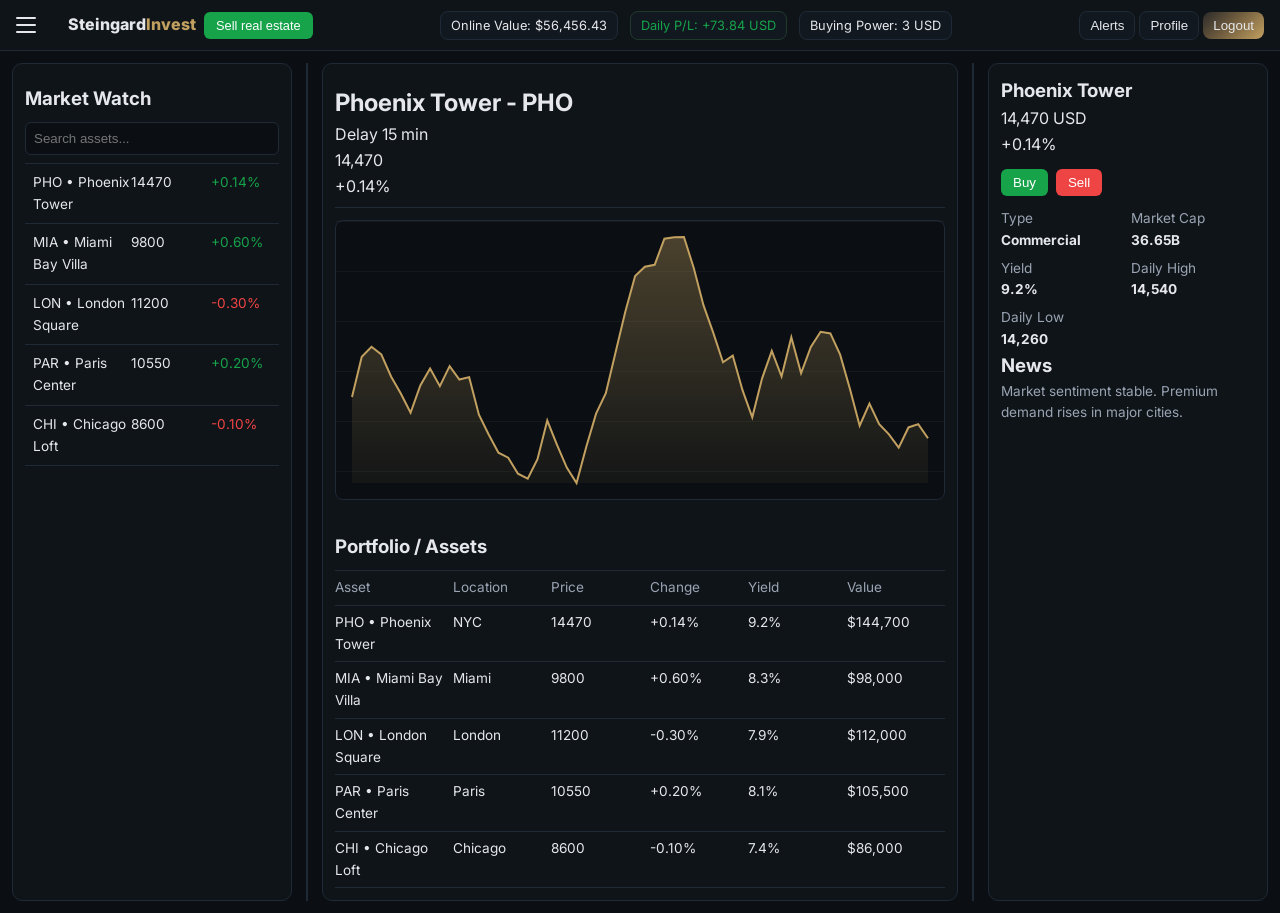
==== commit 4c130125: "ывпвыап" ====
--- a/steingardinvest/wwwroot/dashboard.html
+++ b/steingardinvest/wwwroot/dashboard.html
@@ -14,8 +14,19 @@
   <div class="terminal-shell">
     <header class="terminal-topbar">
       <div class="topbar-left">
+        <button class="hamburger" onclick="toggleMenu()" aria-label="Open menu">
+          <span></span><span></span><span></span>
+        </button>
+        <div id="hamburgerMenu" class="hamburger-menu">
+            <button type="button" class="menu-item">Sell real estate</button>
+            <button type="button" class="menu-item">Manage account</button>
+            <button type="button" class="menu-item">Settings</button>
+            <button type="button" class="menu-item">Contact</button>
+            <button type="button" class="menu-item">Tutorial</button>
+            <button type="button" class="menu-item menu-exit" onclick="logout()">Exit</button>
+        </div>
         <div class="brand">Steingard<span>Invest</span></div>
-        <div class="chip">Real Estate Trading</div>
+        <button type="button" class="chip chip-button btn-buy">Sell real estate</button>
       </div>
       <div class="topbar-center">
         <span class="chip">Online Value: $56,456.43</span>
@@ -29,7 +40,7 @@
       </div>
     </header>
 
-    <div class="terminal-grid">
+    <div class="terminal-grid" id="terminalGrid">
       <aside class="terminal-left">
         <div class="panel-header">
           <h3>Market Watch</h3>
@@ -37,6 +48,7 @@
         </div>
         <div id="marketList" class="market-list"></div>
       </aside>
+      <div class="col-resizer" data-resize="left"></div>
 
       <main class="terminal-center">
         <div class="panel-header">
@@ -70,6 +82,7 @@
           <div id="portfolioRows" class="table-body"></div>
         </section>
       </main>
+      <div class="col-resizer" data-resize="right"></div>
 
       <aside class="terminal-right">
         <div class="panel info-panel">
--- a/steingardinvest/wwwroot/css/style.css
+++ b/steingardinvest/wwwroot/css/style.css
@@ -114,7 +114,7 @@
     position: absolute;
     inset: 0;
     background: var(--gradient);
-    opacity: 0.8;
+    opacity: 0.50;
     z-index: 0;
 }
 
@@ -125,9 +125,9 @@
     background-image: url('../images/hero-realestate.png');
     background-size: cover;
     background-position: center;
-    /*opacity: 0.32;*/
-    /*filter: grayscale(0.2) contrast(1.05);*/
-    /* mix-blend-mode: multiply; */
+    opacity: 0.32;
+    filter: grayscale(0.2) contrast(1.05);
+    mix-blend-mode: multiply; 
 }
 
 .hero-content {
--- a/steingardinvest/wwwroot/css/dashboard.css
+++ b/steingardinvest/wwwroot/css/dashboard.css
@@ -15,6 +15,14 @@
   border-bottom: 1px solid #1f2a36;
 }
 
+.topbar-left {
+  display: flex;
+  align-items: center;
+  gap: 8px;
+  white-space: nowrap;
+  position: relative;
+}
+
 .brand { font-weight: 800; }
 .brand span { color: #c2a060; }
 
@@ -28,6 +36,75 @@
 }
 .chip.up { color: #16a34a; border-color: #1f3a2a; }
 
+.chip-button {
+  cursor: pointer;
+  color: #fff;
+  border: none;
+}
+
+.chip-button:hover {
+  opacity: 0.9;
+}
+
+.hamburger {
+  width: 36px;
+  height: 30px;
+  display: inline-flex;
+  flex-direction: column;
+  justify-content: center;
+  gap: 5px;
+  background: transparent;
+  border: none;
+  cursor: pointer;
+  margin-right: 8px;
+}
+
+.hamburger span {
+  display: block;
+  height: 2px;
+  width: 20px;
+  background: #e5e7eb;
+  border-radius: 2px;
+}
+
+.hamburger-menu {
+  position: absolute;
+  top: 36px;
+  left: 0;
+  background: #121820;
+  border: 1px solid #1f2a36;
+  border-radius: 10px;
+  padding: 8px;
+  min-width: 200px;
+  display: none;
+  z-index: 20;
+  box-shadow: 0 10px 25px rgba(0, 0, 0, 0.3);
+}
+
+.hamburger-menu.open {
+  display: grid;
+  gap: 4px;
+}
+
+.menu-item {
+  width: 100%;
+  text-align: left;
+  background: transparent;
+  border: 1px solid transparent;
+  color: #e5e7eb;
+  padding: 8px 10px;
+  border-radius: 6px;
+  cursor: pointer;
+}
+
+.menu-item:hover {
+  background: #1b2430;
+}
+
+.menu-exit {
+  color: #ef4444;
+}
+
 .btn-ghost, .btn-logout {
   background: #121820;
   border: 1px solid #1f2a36;
@@ -40,10 +117,35 @@
 
 .terminal-grid {
   display: grid;
-  grid-template-columns: 280px 1fr 280px;
+  grid-template-columns: 280px 6px 1fr 6px 280px;
   gap: 12px;
   padding: 12px;
   min-height: calc(100vh - 52px);
+}
+
+.col-resizer {
+  width: 6px;
+  cursor: col-resize;
+  background: transparent;
+  position: relative;
+}
+
+.col-resizer::after {
+  content: '';
+  position: absolute;
+  top: 0;
+  bottom: 0;
+  left: 2px;
+  width: 2px;
+  background: #1f2a36;
+}
+
+.sidebar-hidden .terminal-left {
+  display: none;
+}
+
+.sidebar-hidden .terminal-grid {
+  grid-template-columns: 1fr 6px 280px;
 }
 
 .terminal-left, .terminal-center, .terminal-right {
